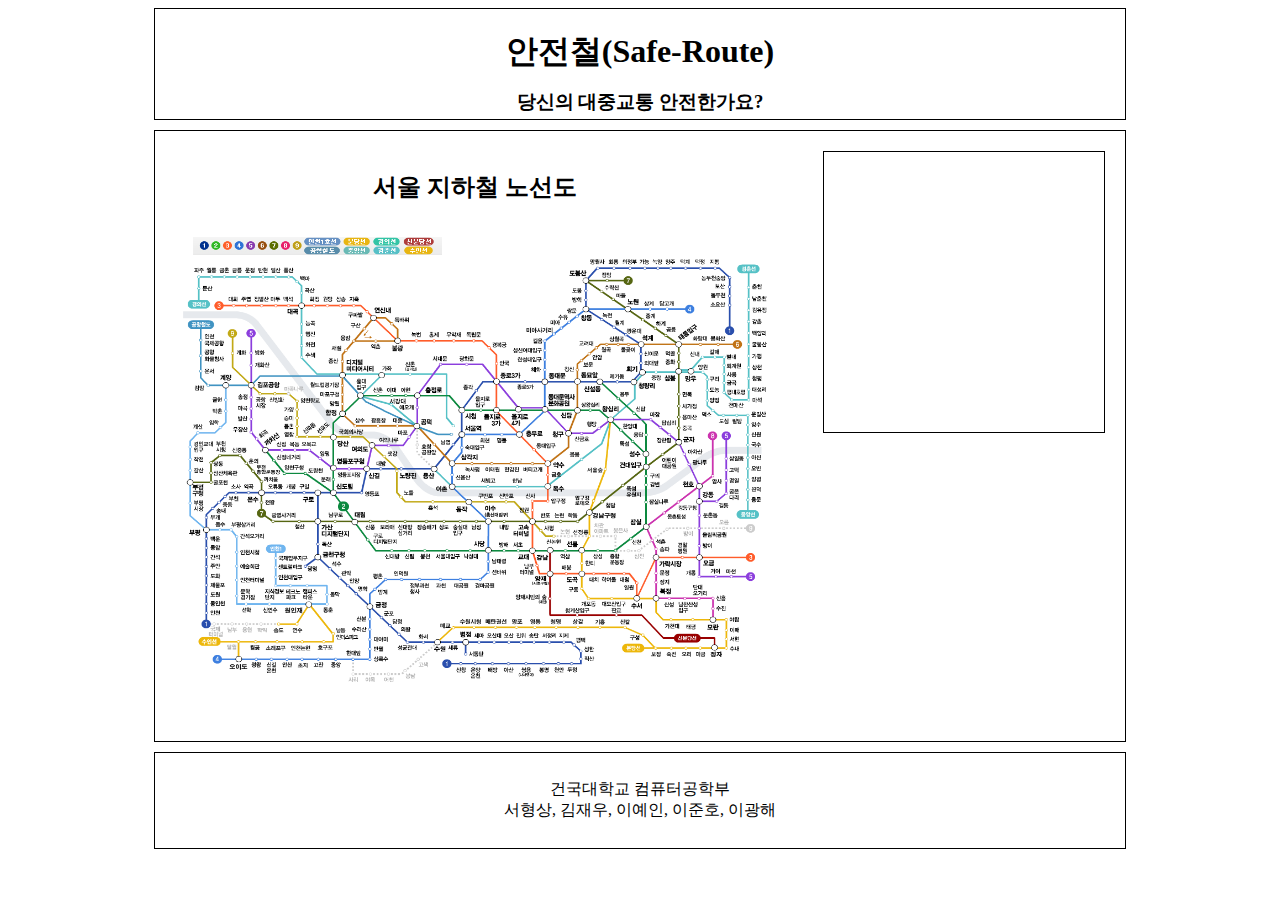
==== index.html @ d52f2f93 "making prettier" ====
<!DOCTYPE html>
<html>
    <head>
        <link type="text/css" rel="stylesheet" href="./front/css/index.css">
        <meta charset="utf-8"> 
        <title>안전철(Safe-Route)</title>
    </head>
    <body>
        <div id="main-title">
            <h1>안전철(Safe-Route)</h1>
            <h3>당신의 대중교통 안전한가요?</h3>
        </div>
        <div id = "main-content">
            <div id="metro-content">
                <div id="content-title">
                    <h2>서울 지하철 노선도</h2>
                </div>
                <div id="main-image">
                    <img src="./front/image/seoul_subway.png" width="600px" height="480px">
                </div>
            </div>
            <div id="map-content">
    
            </div>
        </div>
        <footer>
            <div id="team-intro">
                <p>건국대학교 컴퓨터공학부<br>서형상, 김재우, 이예인, 이준호, 이광해</p>
            </div>
        </footer>
        <div id="frogue-container" class="position-right-bottom"
      data-chatbot="69801daa-1c88-4777-ac68-52a01483268c"
      data-user="사용자ID"
      data-init-key="value"
      ></div>
        <!-- data-init-식별키=값 으로 셋팅하면 챗플로우에 파라미터와 연동가능. 식별키는 소문자만 가능 -->
        <script>
        (function(d, s, id){
            var js, fjs = d.getElementsByTagName(s)[0];
            if (d.getElementById(id)) {return;}
            js = d.createElement(s); js.id = id;
            js.src = "https:\/\/danbee.ai/js/plugins/frogue-embed/frogue-embed.min.js";
            fjs.parentNode.insertBefore(js, fjs);
        }(document, 'script', 'frogue-embed'));
        </script>
    </body>
</html>
---- front/css/index.css ----
#main-title{
    width: 960px;
    height: 100px;
    margin: 0px auto;
    padding: 5px;
    margin-bottom: 10px;
    text-align: center;
    border: 1px black solid;
}

#main-title h1{
    line-height: 75px;
    margin: 0px;
}

#main-title h3{
    line-height: 25px;
    margin: 0px;
    margin-bottom: 5px;
}

#main-content{

    width: 960px;
    height: 600px;
    border: 1px black solid;
    text-align: center;
    margin: 0px auto;
    padding: 5px;
    position: relative;
}

#metro-content{
    position: absolute;
    top: 20px;
    left: 20px;
}

#map-content{
    width: 280px;
    height: 280px;
    float: right;
    position: absolute;
    right: 20px;
    top: 20px;
    border: 1px black solid;
}
footer{
    width: 972px;
    height: 80px;
    margin: 10px auto;
    border: 1px black solid;
    border: 1px;
}
#team-intro{
    text-align: center;
    height: 80px;
    padding: 5px;
    border: 1px black solid;
    padding-top: 10px;
}
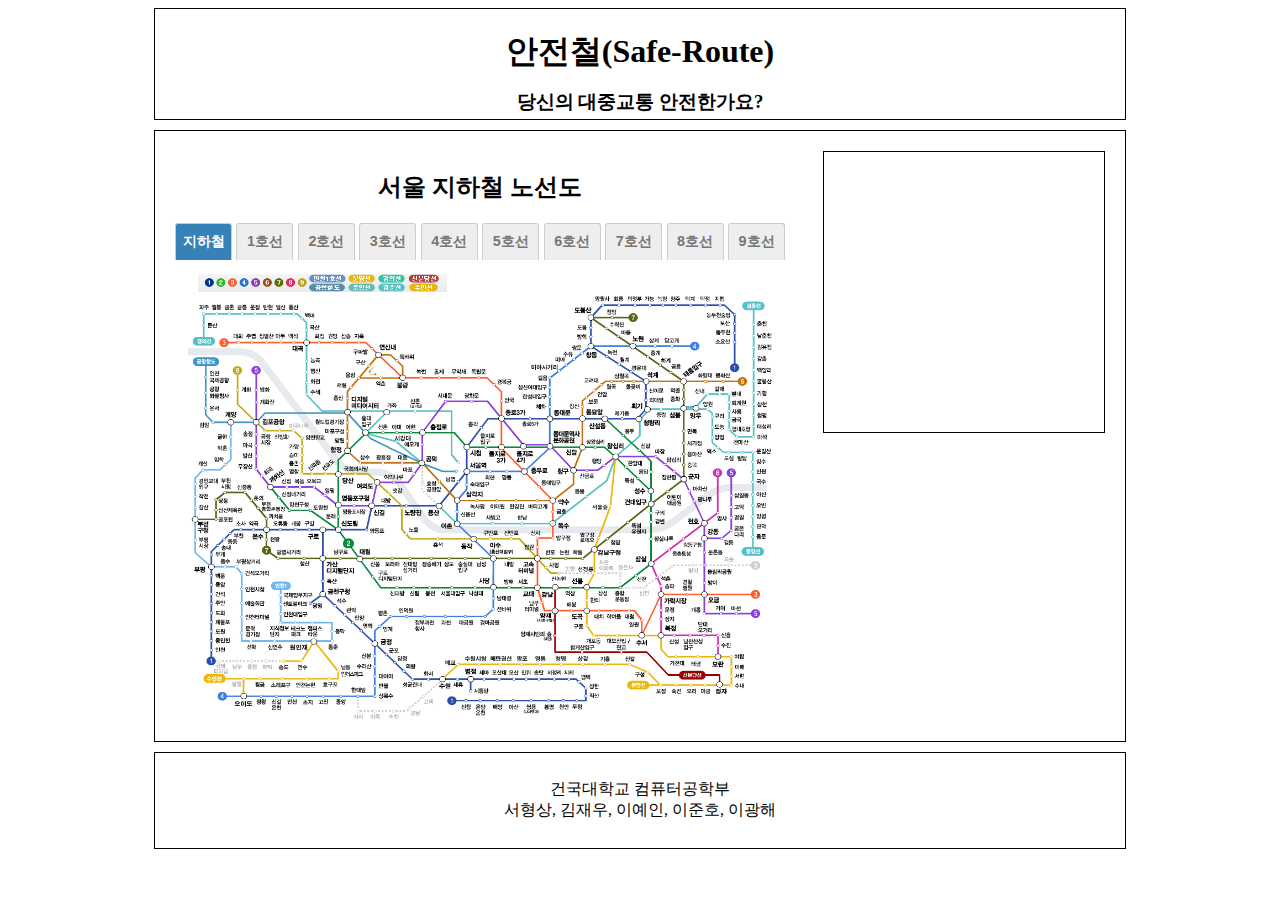
==== commit 5ac1429c: "add button" ====
--- a/index.html
+++ b/index.html
@@ -2,6 +2,7 @@
 <html>
     <head>
         <link type="text/css" rel="stylesheet" href="./front/css/index.css">
+        <link type="text/css" rel="stylesheet" href="./front/css/metroButton.css">
         <meta charset="utf-8"> 
         <title>안전철(Safe-Route)</title>
     </head>
@@ -15,8 +16,57 @@
                 <div id="content-title">
                     <h2>서울 지하철 노선도</h2>
                 </div>
-                <div id="main-image">
-                    <img src="./front/image/seoul_subway.png" width="600px" height="480px">
+                <div id="line-tab">
+                    <input id="tab0" type="radio" name="tab" checked="checked"/>
+                    <input id="tab1" type="radio" name="tab" />
+                    <input id="tab2" type="radio" name="tab" />
+                    <input id="tab3" type="radio" name="tab" />
+                    <input id="tab4" type="radio" name="tab" />
+                    <input id="tab5" type="radio" name="tab" />
+                    <input id="tab6" type="radio" name="tab" />
+                    <input id="tab7" type="radio" name="tab" />
+                    <input id="tab8" type="radio" name="tab" />
+                    <input id="tab9" type="radio" name="tab" />
+                    <label for="tab0">지하철</label>
+                    <label for="tab1">1호선</label>
+                    <label for="tab2">2호선</label>
+                    <label for="tab3">3호선</label>
+                    <label for="tab4">4호선</label>
+                    <label for="tab5">5호선</label>
+                    <label for="tab6">6호선</label>
+                    <label for="tab7">7호선</label>
+                    <label for="tab8">8호선</label>
+                    <label for="tab9">9호선</label>
+                    <div id="all-lines" class="line-image">
+                        <img src="./front/image/seoul_subway.png" width="600px" height="480px">
+                    </div>
+                    <div id="line1" class="line-image">
+                        <img src="./front/image/line1.png" width="600px" height="480px">
+                    </div>
+                    <div id="line2" class="line-image">
+                        <img src="./front/image/line2.png" width="600px" height="480px">
+                    </div>
+                    <div id="line3" class="line-image">
+                        <img src="./front/image/line3.png" width="600px" height="480px">
+                    </div>
+                    <div id="line4" class="line-image">
+                        <img src="./front/image/line4.png" width="600px" height="480px">
+                    </div>
+                    <div id="line5" class="line-image">
+                        <img src="./front/image/line5.png" width="600px" height="480px">
+                    </div>
+                    <div id="line6" class="line-image">
+                        <img src="./front/image/line6.png" width="600px" height="480px">
+                    </div>
+                    <div id="line7" class="line-image">
+                        <img src="./front/image/line7.png" width="600px" height="480px">
+                    </div>
+                    <div id="line8" class="line-image">
+                        <img src="./front/image/line8.jpg" width="600px" height="480px">
+                    </div>
+                    <div id="line9" class="line-image">
+                        <img src="./front/image/line9.png" width="600px" height="480px">
+                    </div>
                 </div>
             </div>
             <div id="map-content">
--- a/front/css/index.css
+++ b/front/css/index.css
@@ -6,6 +6,17 @@
     margin-bottom: 10px;
     text-align: center;
     border: 1px black solid;
+}
+
+#content-title{
+
+}
+
+.tabmenu input:checked ~ label{
+    background:#ccc;
+}
+.tabmenu input:checked ~ .tabCon{
+    display:block;
 }
 
 #main-title h1{
--- a/front/css/metroButton.css
+++ b/front/css/metroButton.css
@@ -0,0 +1,83 @@
+.line-image{
+    height: 400px;
+}
+
+#line-tab {
+    font-family:'nanumgothic', '나눔고딕', 'malgun gothic', '맑은 고딕', 'dotum', '돋움', sans-serif;
+}
+/* 탭 선택 시 표시할 요소(div) 정의(1번 탭 선택 시 첫 번째 div 요소 표시) */
+#line-tab input:nth-of-type(1), #line-tab input:nth-of-type(1) ~ div:nth-of-type(1), #line-tab input:nth-of-type(2), #line-tab input:nth-of-type(2) ~ div:nth-of-type(2), #line-tab input:nth-of-type(3), #line-tab input:nth-of-type(3) ~ div:nth-of-type(3), #line-tab input:nth-of-type(4), #line-tab input:nth-of-type(4) ~ div:nth-of-type(4), #line-tab input:nth-of-type(5), #line-tab input:nth-of-type(5) ~ div:nth-of-type(5), #line-tab input:nth-of-type(6), #line-tab input:nth-of-type(6) ~ div:nth-of-type(6), #line-tab input:nth-of-type(7), #line-tab input:nth-of-type(7) ~ div:nth-of-type(7), #line-tab input:nth-of-type(8), #line-tab input:nth-of-type(8) ~ div:nth-of-type(8), #line-tab input:nth-of-type(9), #line-tab input:nth-of-type(9) ~ div:nth-of-type(9), #line-tab input:nth-of-type(10), #line-tab input:nth-of-type(10) ~ div:nth-of-type(10) {
+    display:none
+}
+#line-tab input:nth-of-type(1):checked ~ div:nth-of-type(1), #line-tab input:nth-of-type(2):checked ~ div:nth-of-type(2), #line-tab input:nth-of-type(3):checked ~ div:nth-of-type(3),#line-tab input:nth-of-type(4):checked ~ div:nth-of-type(4), #line-tab input:nth-of-type(5):checked ~ div:nth-of-type(5), #line-tab input:nth-of-type(6):checked ~ div:nth-of-type(6),#line-tab input:nth-of-type(7):checked ~ div:nth-of-type(7), #line-tab input:nth-of-type(8):checked ~ div:nth-of-type(8), #line-tab input:nth-of-type(9):checked ~ div:nth-of-type(9),#line-tab input:nth-of-type(10):checked ~ div:nth-of-type(10) {
+    display:block
+}
+/* 라벨 기본 스타일 지정 */
+#line-tab > label {
+    display:inline-block;
+    font-variant:small-caps;
+    font-size:.9em;
+    padding:5px;
+    text-align:center;
+    width: 45px;
+    line-height:1.8em;
+    font-weight:700;
+    border-radius:3px 3px 0 0;
+    background:#eee;
+    color:#777;
+    border:1px solid #ccc;
+    border-width:1px 1px 0
+}
+#line-tab > label:hover {
+    cursor:pointer
+}
+/*#line-tab label[for=tab0] {
+    margin-left:1.5em
+}*/
+/* 선택된 라벨, 커서를 올린 라벨 스타일 지정 */
+#line-tab input:nth-of-type(1):checked ~ label:nth-of-type(1), #line-tab > label[for=tab0]:hover {
+    background: #3681b7;
+    color:#fff
+}
+#line-tab input:nth-of-type(2):checked ~ label:nth-of-type(2), #line-tab > label[for=tab1]:hover {
+    background :#0d3692;
+    color:#fff
+}
+#line-tab input:nth-of-type(3):checked ~ label:nth-of-type(3), #line-tab > label[for=tab2]:hover {
+    background:#33a23d;
+    color:#fff
+}
+#line-tab input:nth-of-type(4):checked ~ label:nth-of-type(4), #line-tab > label[for=tab3]:hover {
+    background:#fe5d10;
+    color:#fff
+}
+#line-tab input:nth-of-type(5):checked ~ label:nth-of-type(5), #line-tab > label[for=tab4]:hover {
+    background:#00a2d1;
+    color:#fff
+}
+#line-tab input:nth-of-type(6):checked ~ label:nth-of-type(6), #line-tab > label[for=tab5]:hover {
+    background:#8b50a4;
+    color:#fff
+}
+#line-tab input:nth-of-type(7):checked ~ label:nth-of-type(7), #line-tab > label[for=tab6]:hover {
+    background:#c55c1d;
+    color:#fff
+}
+#line-tab input:nth-of-type(8):checked ~ label:nth-of-type(8), #line-tab > label[for=tab7]:hover {
+    background:#54640d;
+    color:#fff
+}
+#line-tab input:nth-of-type(9):checked ~ label:nth-of-type(9), #line-tab > label[for=tab8]:hover {
+    background:#f14c82;
+    color:#fff
+}#line-tab input:nth-of-type(10):checked ~ label:nth-of-type(10), #line-tab > label[for=tab9]:hover {
+    background:#aa9872;
+    color:#fff
+}
+/* 실제 내용이 담긴 div 요소 스타일 지정 */
+/*#line-tab #line1, #line-tab #line2, #line-tab #line3, #line-tab #line4, #line-tab #line5, #line-tab #line6,#line-tab #line7, #line-tab #line8, #line-tab #line9,#line-tab #line10{
+    padding:2em;
+    border:1px solid #ddd;
+    width:70%;
+    height:100%
+}*/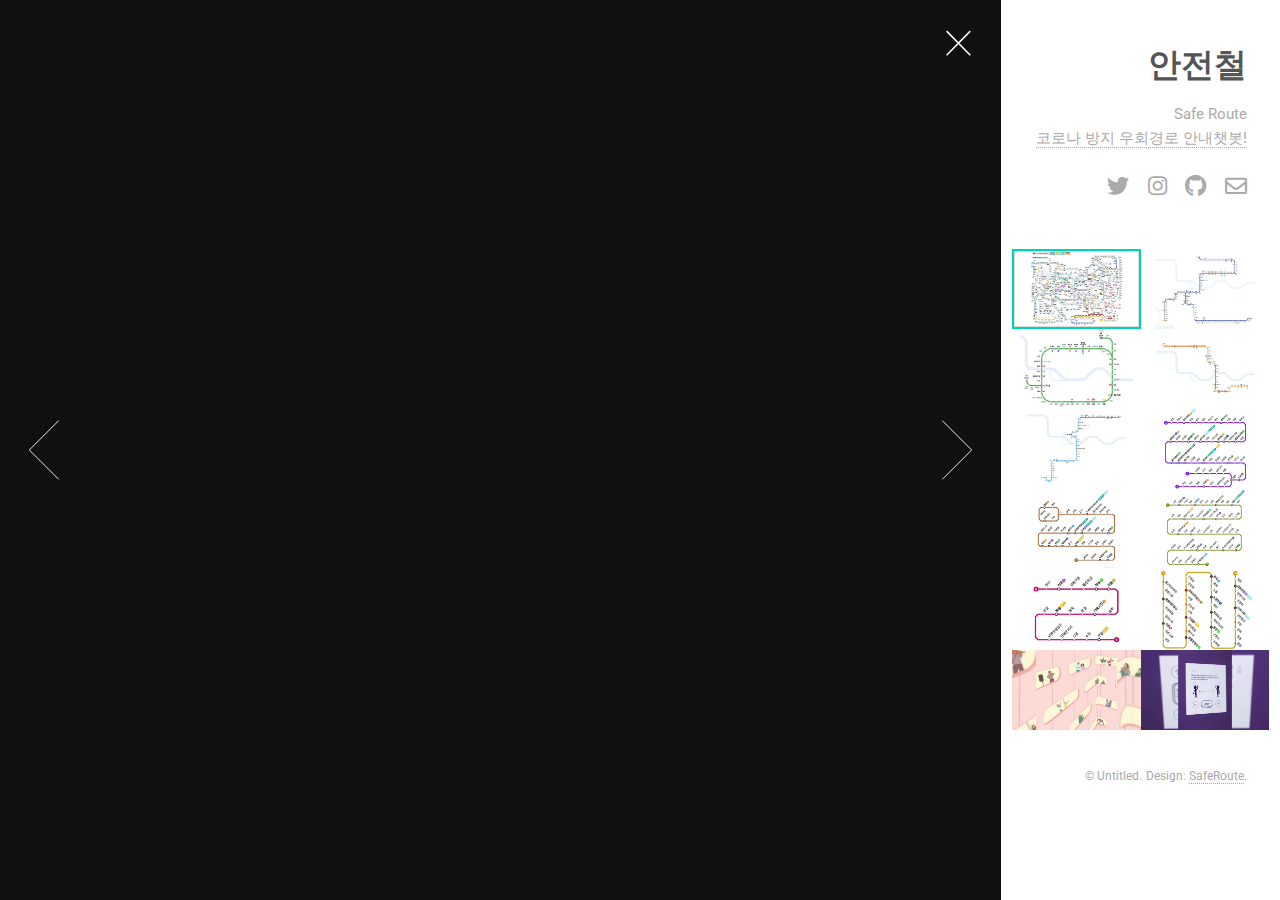
==== commit 071cf883: "frontdesign" ====
--- a/index.html
+++ b/index.html
@@ -1,97 +1,126 @@
-<!DOCTYPE html>
+<!DOCTYPE HTML>
+<!--
+	Lens by HTML5 UP
+	html5up.net | @ajlkn
+	Free for personal and commercial use under the CCA 3.0 license (html5up.net/license)
+-->
 <html>
-    <head>
-        <link type="text/css" rel="stylesheet" href="./front/css/index.css">
-        <link type="text/css" rel="stylesheet" href="./front/css/metroButton.css">
-        <meta charset="utf-8"> 
-        <title>안전철(Safe-Route)</title>
-    </head>
-    <body>
-        <div id="main-title">
-            <h1>안전철(Safe-Route)</h1>
-            <h3>당신의 대중교통 안전한가요?</h3>
-        </div>
-        <div id = "main-content">
-            <div id="metro-content">
-                <div id="content-title">
-                    <h2>서울 지하철 노선도</h2>
-                </div>
-                <div id="line-tab">
-                    <input id="tab0" type="radio" name="tab" checked="checked"/>
-                    <input id="tab1" type="radio" name="tab" />
-                    <input id="tab2" type="radio" name="tab" />
-                    <input id="tab3" type="radio" name="tab" />
-                    <input id="tab4" type="radio" name="tab" />
-                    <input id="tab5" type="radio" name="tab" />
-                    <input id="tab6" type="radio" name="tab" />
-                    <input id="tab7" type="radio" name="tab" />
-                    <input id="tab8" type="radio" name="tab" />
-                    <input id="tab9" type="radio" name="tab" />
-                    <label for="tab0">지하철</label>
-                    <label for="tab1">1호선</label>
-                    <label for="tab2">2호선</label>
-                    <label for="tab3">3호선</label>
-                    <label for="tab4">4호선</label>
-                    <label for="tab5">5호선</label>
-                    <label for="tab6">6호선</label>
-                    <label for="tab7">7호선</label>
-                    <label for="tab8">8호선</label>
-                    <label for="tab9">9호선</label>
-                    <div id="all-lines" class="line-image">
-                        <img src="./front/image/seoul_subway.png" width="600px" height="480px">
-                    </div>
-                    <div id="line1" class="line-image">
-                        <img src="./front/image/line1.png" width="600px" height="480px">
-                    </div>
-                    <div id="line2" class="line-image">
-                        <img src="./front/image/line2.png" width="600px" height="480px">
-                    </div>
-                    <div id="line3" class="line-image">
-                        <img src="./front/image/line3.png" width="600px" height="480px">
-                    </div>
-                    <div id="line4" class="line-image">
-                        <img src="./front/image/line4.png" width="600px" height="480px">
-                    </div>
-                    <div id="line5" class="line-image">
-                        <img src="./front/image/line5.png" width="600px" height="480px">
-                    </div>
-                    <div id="line6" class="line-image">
-                        <img src="./front/image/line6.png" width="600px" height="480px">
-                    </div>
-                    <div id="line7" class="line-image">
-                        <img src="./front/image/line7.png" width="600px" height="480px">
-                    </div>
-                    <div id="line8" class="line-image">
-                        <img src="./front/image/line8.jpg" width="600px" height="480px">
-                    </div>
-                    <div id="line9" class="line-image">
-                        <img src="./front/image/line9.png" width="600px" height="480px">
-                    </div>
-                </div>
-            </div>
-            <div id="map-content">
-    
-            </div>
-        </div>
-        <footer>
-            <div id="team-intro">
-                <p>건국대학교 컴퓨터공학부<br>서형상, 김재우, 이예인, 이준호, 이광해</p>
-            </div>
-        </footer>
-        <div id="frogue-container" class="position-right-bottom"
-      data-chatbot="69801daa-1c88-4777-ac68-52a01483268c"
-      data-user="사용자ID"
-      data-init-key="value"
-      ></div>
-        <!-- data-init-식별키=값 으로 셋팅하면 챗플로우에 파라미터와 연동가능. 식별키는 소문자만 가능 -->
-        <script>
-        (function(d, s, id){
-            var js, fjs = d.getElementsByTagName(s)[0];
-            if (d.getElementById(id)) {return;}
-            js = d.createElement(s); js.id = id;
-            js.src = "https:\/\/danbee.ai/js/plugins/frogue-embed/frogue-embed.min.js";
-            fjs.parentNode.insertBefore(js, fjs);
-        }(document, 'script', 'frogue-embed'));
-        </script>
-    </body>
+	<head>
+		<title>안전철(Safe Route)</title>
+		<meta charset="utf-8" />
+		<meta name="viewport" content="width=device-width, initial-scale=1, user-scalable=no" />
+		<link rel="stylesheet" href="assets/css/main.css" />
+		<noscript><link rel="stylesheet" href="assets/css/noscript.css" /></noscript>
+	</head>
+	<body class="is-preload-0 is-preload-1 is-preload-2">
+
+		<!-- Main -->
+			<div id="main">
+
+				<!-- Header -->
+					<header id="header">
+						<h1>안전철</h1>
+						<p>Safe Route<a href="http://html5up.net"><br>코로나 방지 우회경로 안내챗봇!</a></p>
+						<ul class="icons">
+							<li><a href="https://twitter.com/danbeeai" class="icon brands fa-twitter"><span class="label">Twitter</span></a></li>
+							<li><a href="https://www.instagram.com/danbee.ai/?hl=ko" class="icon brands fa-instagram"><span class="label">Instagram</span></a></li>
+							<li><a href="https://github.com/TrulyNotMalware/SafeRoute" class="icon brands fa-github"><span class="label">Github</span></a></li>
+							<li><a href="mailto:help@saferoute.org" class="icon fa-envelope"><span class="label">Email</span></a></li>
+						</ul>
+					</header>
+
+				<!-- Thumbnail -->
+					<section id="thumbnails">
+						<article>
+							<a class="thumbnail" href="images/fulls/01.jpg" data-position="left center"><img src="images/thumbs/01.jpg" alt="" /></a>
+							<h2>전체호선</h2>
+							<p>혼잡한 노선을 피하자!</p>
+						</article>
+						<article>
+							<a class="thumbnail" href="images/fulls/02.jpg"><img src="images/thumbs/02.jpg" alt="" /></a>
+							<h2>1호선</h2>
+							<p>Sed velit lacus, laoreet at venenatis convallis in lorem tincidunt.</p>
+						</article>
+						<article>
+							<a class="thumbnail" href="images/fulls/03.jpg" data-position="top center"><img src="images/thumbs/03.jpg" alt="" /></a>
+							<h2>2호선</h2>
+							<p>Maecenas eleifend tellus ut turpis eleifend, vitae pretium faucibus.</p>
+						</article>
+						<article>
+							<a class="thumbnail" href="images/fulls/04.jpg"><img src="images/thumbs/04.jpg" alt="" /></a>
+							<h2>3호선</h2>
+							<p>Tristique in nulla vel congue. Sed sociis natoque parturient nascetur.</p>
+						</article>
+						<article>
+							<a class="thumbnail" href="images/fulls/05.jpg" data-position="top center"><img src="images/thumbs/05.jpg" alt="" /></a>
+							<h2>4호선e</h2>
+							<p>In pellentesque cursus velit id posuere. Donec vehicula nulla.</p>
+						</article>
+						<article>
+							<a class="thumbnail" href="images/fulls/06.jpg"><img src="images/thumbs/06.jpg" alt="" /></a>
+							<h2>5호선</h2>
+							<p>Nulla dignissim libero maximus tellus varius dictum ut posuere magna.</p>
+						</article>
+						<article>
+							<a class="thumbnail" href="images/fulls/07.jpg"><img src="images/thumbs/07.jpg" alt="" /></a>
+							<h2>6호선</h2>
+							<p>Etiam ultricies, lorem quis efficitur porttitor, facilisis ante orci urna.</p>
+						</article>
+						<article>
+							<a class="thumbnail" href="images/fulls/08.jpg"><img src="images/thumbs/08.jpg" alt="" /></a>
+							<h2>7호선</h2>
+							<p>Nunc egestas congue lorem. Nullam dictum placerat ex sapien tortor mattis.</p>
+						</article>
+						<article>
+							<a class="thumbnail" href="images/fulls/09.jpg"><img src="images/thumbs/09.jpg" alt="" /></a>
+							<h2>8호선</h2>
+							<p>In quis vulputate dui. Maecenas metus elit, dictum praesent lacinia lacus.</p>
+						</article>
+						<article>
+							<a class="thumbnail" href="images/fulls/10.jpg"><img src="images/thumbs/10.jpg" alt="" /></a>
+							<h2>9호선</h2>
+							<p>Vestibulum ante ipsum primis in faucibus orci luctus ac tincidunt dolor.</p>
+						</article>
+						<article>
+							<a class="thumbnail" href="images/fulls/11.jpg"><img src="images/thumbs/11.jpg" alt="" /></a>
+							<h2>코로나는 위험해!</h2>
+							<p>Ut sed magna euismod leo laoreet congue. Fusce congue enim ultricies.</p>
+						</article>
+						<article>
+							<a class="thumbnail" href="images/fulls/12.jpg"><img src="images/thumbs/12.jpg" alt="" /></a>
+							<h2>그러니까 피해가!</h2>
+							<p>Feugiat auctor leo massa, nec vestibulum nisl erat faucibus, rutrum nulla.</p>
+						</article>
+					</section>
+
+				<!-- Footer -->
+					<footer id="footer">
+						<ul class="copyright">
+							<li>&copy; Untitled.</li><li>Design: <a href="https://danbee.ai/">SafeRoute</a>.</li>
+						</ul>
+					</footer>
+
+			</div>
+
+		<!-- Scripts -->
+			<script src="assets/js/jquery.min.js"></script>
+			<script src="assets/js/browser.min.js"></script>
+			<script src="assets/js/breakpoints.min.js"></script>
+			<script src="assets/js/main.js"></script>
+			<div id="frogue-container" class="position-right-bottom"
+			data-chatbot="f24d5816-5195-4989-91cf-7e3f1665f722"
+			data-user="사용자ID"
+			data-init-key="value"
+			></div>
+		<!-- data-init-식별키=값 으로 셋팅하면 챗플로우에 파라미터와 연동가능. 식별키는 소문자만 가능 -->
+			<script>
+			(function(d, s, id){
+				var js, fjs = d.getElementsByTagName(s)[0];
+				if (d.getElementById(id)) {return;}
+				js = d.createElement(s); js.id = id;
+				js.src = "https:\/\/danbee.ai/js/plugins/frogue-embed/frogue-embed.min.js";
+				fjs.parentNode.insertBefore(js, fjs);
+			}(document, 'script', 'frogue-embed'));
+			</script>
+	</body>
 </html>--- a/assets/css/main.css
+++ b/assets/css/main.css
@@ -0,0 +1,1351 @@
+@import url(fontawesome-all.min.css);
+@import url("https://fonts.googleapis.com/css?family=Roboto:400,700");
+
+/*
+	Lens by HTML5 UP
+	html5up.net | @ajlkn
+	Free for personal and commercial use under the CCA 3.0 license (html5up.net/license)
+*/
+
+html, body, div, span, applet, object,
+iframe, h1, h2, h3, h4, h5, h6, p, blockquote,
+pre, a, abbr, acronym, address, big, cite,
+code, del, dfn, em, img, ins, kbd, q, s, samp,
+small, strike, strong, sub, sup, tt, var, b,
+u, i, center, dl, dt, dd, ol, ul, li, fieldset,
+form, label, legend, table, caption, tbody,
+tfoot, thead, tr, th, td, article, aside,
+canvas, details, embed, figure, figcaption,
+footer, header, hgroup, menu, nav, output, ruby,
+section, summary, time, mark, audio, video {
+	margin: 0;
+	padding: 0;
+	border: 0;
+	font-size: 100%;
+	font: inherit;
+	vertical-align: baseline;}
+
+article, aside, details, figcaption, figure,
+footer, header, hgroup, menu, nav, section {
+	display: block;}
+
+body {
+	line-height: 1;
+}
+
+ol, ul {
+	list-style: none;
+}
+
+blockquote, q {
+	quotes: none;
+}
+
+	blockquote:before, blockquote:after, q:before, q:after {
+		content: '';
+		content: none;
+	}
+
+table {
+	border-collapse: collapse;
+	border-spacing: 0;
+}
+
+body {
+	-webkit-text-size-adjust: none;
+}
+
+mark {
+	background-color: transparent;
+	color: inherit;
+}
+
+input::-moz-focus-inner {
+	border: 0;
+	padding: 0;
+}
+
+input, select, textarea {
+	-moz-appearance: none;
+	-webkit-appearance: none;
+	-ms-appearance: none;
+	appearance: none;
+}
+
+/* Basic */
+
+	/*
+			@-ms-viewport {
+				width: device-width;
+			}
+		*/
+
+	@media screen and (max-width: 480px) {
+
+		html, body {
+			min-width: 320px;
+		}
+
+	}
+
+	body.is-preload-0 *, body.is-preload-0 *:before, body.is-preload-0 *:after {
+		-moz-animation: none !important;
+		-webkit-animation: none !important;
+		-ms-animation: none !important;
+		animation: none !important;
+		-moz-transition: none !important;
+		-webkit-transition: none !important;
+		-ms-transition: none !important;
+		transition: none !important;
+	}
+
+	html {
+		box-sizing: border-box;
+	}
+
+	*, *:before, *:after {
+		box-sizing: inherit;
+	}
+
+	html, body {
+		background-color: #101010;
+		overflow: hidden;
+	}
+
+/* Type */
+
+	html {
+		font-size: 16pt;
+	}
+
+		@media screen and (max-width: 1680px) {
+
+			html {
+				font-size: 12pt;
+			}
+
+		}
+
+		@media screen and (max-width: 1280px) {
+
+			html {
+				font-size: 11pt;
+			}
+
+		}
+
+	body {
+		background-color: #fff;
+		color: #aaa;
+	}
+
+	body, input, select, textarea {
+		font-family: "Roboto", Helvetica, sans-serif;
+		font-weight: 400;
+		line-height: 1.65;
+		font-size: 1em;
+		color: #aaa;
+	}
+
+	a {
+		-moz-transition: color 0.25s ease, border-bottom-color 0.25s ease;
+		-webkit-transition: color 0.25s ease, border-bottom-color 0.25s ease;
+		-ms-transition: color 0.25s ease, border-bottom-color 0.25s ease;
+		transition: color 0.25s ease, border-bottom-color 0.25s ease;
+		border-bottom: dotted 1px;
+		color: inherit;
+		text-decoration: none;
+	}
+
+		a:hover {
+			border-bottom-color: transparent;
+			color: #00D3B7;
+		}
+
+	strong, b {
+		font-weight: 400;
+		color: #555;
+	}
+
+	em, i {
+		font-style: italic;
+	}
+
+	p {
+		margin: 0 0 1.25em 0;
+	}
+
+	h1, h2, h3, h4, h5, h6 {
+		font-weight: 400;
+		line-height: 1.25;
+		margin: 0 0 0.5em 0;
+		color: #555;
+	}
+
+		h1 a, h2 a, h3 a, h4 a, h5 a, h6 a {
+			color: inherit;
+			text-decoration: none;
+		}
+
+	h2 {
+		font-size: 1.25em;
+	}
+
+	h3 {
+		font-size: 1em;
+	}
+
+	h4 {
+		font-size: 0.9em;
+	}
+
+	h5 {
+		font-size: 0.8em;
+	}
+
+	h6 {
+		font-size: 0.7em;
+	}
+
+	sub {
+		font-size: 0.8em;
+		position: relative;
+		top: 0.5em;
+	}
+
+	sup {
+		font-size: 0.8em;
+		position: relative;
+		top: -0.5em;
+	}
+
+	blockquote {
+		border-left: solid 4px #ccc;
+		font-style: italic;
+		margin: 0 0 1.25em 0;
+		padding: 0.3125em 0 0.3125em 1.25em;
+	}
+
+	code {
+		border-radius: 4px;
+		border: solid 1px;
+		font-family: "Courier New", monospace;
+		font-size: 0.9em;
+		margin: 0 0.25em;
+		padding: 0.25em 0.65em;
+		border-color: #ccc;
+	}
+
+	pre {
+		-webkit-overflow-scrolling: touch;
+		font-family: "Courier New", monospace;
+		font-size: 0.9em;
+		margin: 0 0 1.25em 0;
+	}
+
+		pre code {
+			display: block;
+			padding: 1em 1.5em;
+			overflow-x: auto;
+		}
+
+	hr {
+		border: 0;
+		border-bottom: solid 1px #ccc;
+		margin: 1.25em 0;
+	}
+
+		hr.major {
+			margin: 1.875em 0;
+		}
+
+	.align-left {
+		text-align: left;
+	}
+
+	.align-center {
+		text-align: center;
+	}
+
+	.align-right {
+		text-align: right;
+	}
+
+/* Button */
+
+	input[type="submit"],
+	input[type="reset"],
+	input[type="button"],
+	button,
+	.button {
+		-moz-appearance: none;
+		-webkit-appearance: none;
+		-ms-appearance: none;
+		appearance: none;
+		-moz-transition: background-color 0.25s ease-in-out, border-color 0.25s ease-in-out, color 0.25s ease-in-out;
+		-webkit-transition: background-color 0.25s ease-in-out, border-color 0.25s ease-in-out, color 0.25s ease-in-out;
+		-ms-transition: background-color 0.25s ease-in-out, border-color 0.25s ease-in-out, color 0.25s ease-in-out;
+		transition: background-color 0.25s ease-in-out, border-color 0.25s ease-in-out, color 0.25s ease-in-out;
+		background-color: transparent;
+		border-radius: 4px;
+		border: solid 1px #ccc;
+		color: #555;
+		cursor: pointer;
+		display: inline-block;
+		line-height: 1;
+		padding: 0.75em 1.5em;
+		text-align: center;
+		text-decoration: none;
+		white-space: nowrap;
+	}
+
+		input[type="submit"]:hover,
+		input[type="reset"]:hover,
+		input[type="button"]:hover,
+		button:hover,
+		.button:hover {
+			border-color: #00D3B7;
+			color: #00D3B7;
+		}
+
+			input[type="submit"]:hover:active,
+			input[type="reset"]:hover:active,
+			input[type="button"]:hover:active,
+			button:hover:active,
+			.button:hover:active {
+				background-color: rgba(0, 211, 183, 0.15);
+			}
+
+		input[type="submit"].icon,
+		input[type="reset"].icon,
+		input[type="button"].icon,
+		button.icon,
+		.button.icon {
+			padding-left: 1.35em;
+		}
+
+			input[type="submit"].icon:before,
+			input[type="reset"].icon:before,
+			input[type="button"].icon:before,
+			button.icon:before,
+			.button.icon:before {
+				margin-right: 0.5em;
+			}
+
+		input[type="submit"].fit,
+		input[type="reset"].fit,
+		input[type="button"].fit,
+		button.fit,
+		.button.fit {
+			width: 100%;
+		}
+
+		input[type="submit"].small,
+		input[type="reset"].small,
+		input[type="button"].small,
+		button.small,
+		.button.small {
+			font-size: 0.8em;
+		}
+
+		input[type="submit"].large,
+		input[type="reset"].large,
+		input[type="button"].large,
+		button.large,
+		.button.large {
+			font-size: 1.35em;
+		}
+
+		input[type="submit"].disabled, input[type="submit"]:disabled,
+		input[type="reset"].disabled,
+		input[type="reset"]:disabled,
+		input[type="button"].disabled,
+		input[type="button"]:disabled,
+		button.disabled,
+		button:disabled,
+		.button.disabled,
+		.button:disabled {
+			pointer-events: none;
+			opacity: 0.25;
+		}
+
+/* Form */
+
+	form {
+		margin: 0 0 1.25em 0;
+	}
+
+	label {
+		color: #555;
+		display: block;
+		font-size: 0.9em;
+		font-weight: 400;
+		margin: 0 0 0.625em 0;
+	}
+
+	input[type="text"],
+	input[type="password"],
+	input[type="email"],
+	select,
+	textarea {
+		-moz-appearance: none;
+		-webkit-appearance: none;
+		-ms-appearance: none;
+		appearance: none;
+		background-color: transparent;
+		border-radius: 4px;
+		border: solid 1px #ccc;
+		color: inherit;
+		display: block;
+		outline: 0;
+		padding: 0 0.75em;
+		text-decoration: none;
+		width: 100%;
+	}
+
+		input[type="text"]:invalid,
+		input[type="password"]:invalid,
+		input[type="email"]:invalid,
+		select:invalid,
+		textarea:invalid {
+			box-shadow: none;
+		}
+
+		input[type="text"]:focus,
+		input[type="password"]:focus,
+		input[type="email"]:focus,
+		select:focus,
+		textarea:focus {
+			border-color: #00D3B7;
+		}
+
+	select {
+		background-image: url("data:image/svg+xml;charset=utf8,%3Csvg xmlns='http://www.w3.org/2000/svg' width='40' height='40' preserveAspectRatio='none' viewBox='0 0 40 40'%3E%3Cpath d='M9.4,12.3l10.4,10.4l10.4-10.4c0.2-0.2,0.5-0.4,0.9-0.4c0.3,0,0.6,0.1,0.9,0.4l3.3,3.3c0.2,0.2,0.4,0.5,0.4,0.9 c0,0.4-0.1,0.6-0.4,0.9L20.7,31.9c-0.2,0.2-0.5,0.4-0.9,0.4c-0.3,0-0.6-0.1-0.9-0.4L4.3,17.3c-0.2-0.2-0.4-0.5-0.4-0.9 c0-0.4,0.1-0.6,0.4-0.9l3.3-3.3c0.2-0.2,0.5-0.4,0.9-0.4S9.1,12.1,9.4,12.3z' fill='%23ccc' /%3E%3C/svg%3E");
+		background-size: 1.25rem;
+		background-repeat: no-repeat;
+		background-position: calc(100% - 1rem) center;
+		height: 2.75em;
+		padding-right: 2.75em;
+		text-overflow: ellipsis;
+	}
+
+		select option {
+			color: #555;
+			background: #fff;
+		}
+
+		select:focus::-ms-value {
+			background-color: transparent;
+		}
+
+		select::-ms-expand {
+			display: none;
+		}
+
+	.select-wrapper {
+		text-decoration: none;
+		display: block;
+		position: relative;
+	}
+
+		.select-wrapper:before {
+			-moz-osx-font-smoothing: grayscale;
+			-webkit-font-smoothing: antialiased;
+			display: inline-block;
+			font-style: normal;
+			font-variant: normal;
+			text-rendering: auto;
+			line-height: 1;
+			text-transform: none !important;
+			font-family: 'Font Awesome 5 Free';
+			font-weight: 900;
+		}
+
+		.select-wrapper:before {
+			color: #ccc;
+			content: '\f107';
+			display: block;
+			height: 2.75em;
+			line-height: 2.75em;
+			pointer-events: none;
+			position: absolute;
+			right: 0;
+			text-align: center;
+			top: 0;
+			width: 2.75em;
+		}
+
+		.select-wrapper select::-ms-expand {
+			display: none;
+		}
+
+	input[type="text"],
+	input[type="password"],
+	input[type="email"],
+	select {
+		height: 2.75em;
+	}
+
+	textarea {
+		padding: 0.75em 1em;
+	}
+
+	input[type="checkbox"],
+	input[type="radio"] {
+		-moz-appearance: none;
+		-webkit-appearance: none;
+		-ms-appearance: none;
+		appearance: none;
+		display: block;
+		float: left;
+		margin-right: -2em;
+		opacity: 0;
+		width: 1em;
+		z-index: -1;
+	}
+
+		input[type="checkbox"] + label,
+		input[type="radio"] + label {
+			text-decoration: none;
+			color: #aaa;
+			cursor: pointer;
+			display: inline-block;
+			font-size: 1em;
+			font-weight: 400;
+			margin: 0;
+			padding-left: 2.4em;
+			padding-right: 0.75em;
+			position: relative;
+		}
+
+			input[type="checkbox"] + label:before,
+			input[type="radio"] + label:before {
+				-moz-osx-font-smoothing: grayscale;
+				-webkit-font-smoothing: antialiased;
+				display: inline-block;
+				font-style: normal;
+				font-variant: normal;
+				text-rendering: auto;
+				line-height: 1;
+				text-transform: none !important;
+				font-family: 'Font Awesome 5 Free';
+				font-weight: 900;
+			}
+
+			input[type="checkbox"] + label:before,
+			input[type="radio"] + label:before {
+				background: transparent;
+				border-radius: 4px;
+				border: solid 1px #ccc;
+				content: '';
+				display: inline-block;
+				font-size: 0.8em;
+				height: 2.0625em;
+				left: 0;
+				line-height: 2.0625em;
+				position: absolute;
+				text-align: center;
+				top: 0;
+				width: 2.0625em;
+			}
+
+		input[type="checkbox"]:checked + label:before,
+		input[type="radio"]:checked + label:before {
+			background-color: #555;
+			border-color: #555;
+			color: #fff;
+			content: '\f00c';
+		}
+
+		input[type="checkbox"]:focus + label:before,
+		input[type="radio"]:focus + label:before {
+			border-color: #00D3B7;
+		}
+
+	input[type="checkbox"] + label:before {
+		border-radius: 4px;
+	}
+
+	input[type="radio"] + label:before {
+		border-radius: 100%;
+	}
+
+	::-webkit-input-placeholder {
+		opacity: 1.0;
+		color: #ccc !important;
+	}
+
+	:-moz-placeholder {
+		opacity: 1.0;
+		color: #ccc !important;
+	}
+
+	::-moz-placeholder {
+		opacity: 1.0;
+		color: #ccc !important;
+	}
+
+	:-ms-input-placeholder {
+		opacity: 1.0;
+		color: #ccc !important;
+	}
+
+	.field {
+		margin: 0 0 1.25em 0;
+	}
+
+/* Icon */
+
+	.icon {
+		text-decoration: none;
+		border-bottom: none;
+		position: relative;
+	}
+
+		.icon:before {
+			-moz-osx-font-smoothing: grayscale;
+			-webkit-font-smoothing: antialiased;
+			display: inline-block;
+			font-style: normal;
+			font-variant: normal;
+			text-rendering: auto;
+			line-height: 1;
+			text-transform: none !important;
+			font-family: 'Font Awesome 5 Free';
+			font-weight: 400;
+		}
+
+		.icon > .label {
+			display: none;
+		}
+
+		.icon:before {
+			line-height: inherit;
+		}
+
+		.icon.solid:before {
+			font-weight: 900;
+		}
+
+		.icon.brands:before {
+			font-family: 'Font Awesome 5 Brands';
+		}
+
+/* List */
+
+	ol {
+		list-style: decimal;
+		margin: 0 0 1.25em 0;
+		padding-left: 1.25em;
+	}
+
+		ol li {
+			padding-left: 0.25em;
+		}
+
+	ul {
+		list-style: disc;
+		margin: 0 0 1.25em 0;
+		padding-left: 1em;
+	}
+
+		ul li {
+			padding-left: 0.5em;
+		}
+
+		ul.alt {
+			list-style: none;
+			padding-left: 0;
+		}
+
+			ul.alt li {
+				border-top: solid 1px #ccc;
+				padding: 0.5em 0;
+			}
+
+				ul.alt li:first-child {
+					border-top: 0;
+					padding-top: 0;
+				}
+
+	dl {
+		margin: 0 0 1.25em 0;
+	}
+
+		dl dt {
+			display: block;
+			font-weight: 400;
+			margin: 0 0 0.625em 0;
+		}
+
+		dl dd {
+			margin-left: 1.25em;
+		}
+
+/* Actions */
+
+	ul.actions {
+		display: -moz-flex;
+		display: -webkit-flex;
+		display: -ms-flex;
+		display: flex;
+		cursor: default;
+		list-style: none;
+		margin-left: -0.625em;
+		padding-left: 0;
+	}
+
+		ul.actions li {
+			padding: 0 0 0 0.625em;
+			vertical-align: middle;
+		}
+
+		ul.actions.special {
+			-moz-justify-content: center;
+			-webkit-justify-content: center;
+			-ms-justify-content: center;
+			justify-content: center;
+			width: 100%;
+			margin-left: 0;
+		}
+
+			ul.actions.special li:first-child {
+				padding-left: 0;
+			}
+
+		ul.actions.stacked {
+			-moz-flex-direction: column;
+			-webkit-flex-direction: column;
+			-ms-flex-direction: column;
+			flex-direction: column;
+			margin-left: 0;
+		}
+
+			ul.actions.stacked li {
+				padding: 0.8125em 0 0 0;
+			}
+
+				ul.actions.stacked li:first-child {
+					padding-top: 0;
+				}
+
+		ul.actions.fit {
+			width: calc(100% + 0.625em);
+		}
+
+			ul.actions.fit li {
+				-moz-flex-grow: 1;
+				-webkit-flex-grow: 1;
+				-ms-flex-grow: 1;
+				flex-grow: 1;
+				-moz-flex-shrink: 1;
+				-webkit-flex-shrink: 1;
+				-ms-flex-shrink: 1;
+				flex-shrink: 1;
+				width: 100%;
+			}
+
+				ul.actions.fit li > * {
+					width: 100%;
+				}
+
+			ul.actions.fit.stacked {
+				width: 100%;
+			}
+
+		@media screen and (max-width: 480px) {
+
+			ul.actions:not(.fixed) {
+				-moz-flex-direction: column;
+				-webkit-flex-direction: column;
+				-ms-flex-direction: column;
+				flex-direction: column;
+				margin-left: 0;
+				width: 100% !important;
+			}
+
+				ul.actions:not(.fixed) li {
+					-moz-flex-grow: 1;
+					-webkit-flex-grow: 1;
+					-ms-flex-grow: 1;
+					flex-grow: 1;
+					-moz-flex-shrink: 1;
+					-webkit-flex-shrink: 1;
+					-ms-flex-shrink: 1;
+					flex-shrink: 1;
+					padding: 0.625em 0 0 0;
+					text-align: center;
+					width: 100%;
+				}
+
+					ul.actions:not(.fixed) li > * {
+						width: 100%;
+					}
+
+					ul.actions:not(.fixed) li:first-child {
+						padding-top: 0;
+					}
+
+					ul.actions:not(.fixed) li input[type="submit"],
+					ul.actions:not(.fixed) li input[type="reset"],
+					ul.actions:not(.fixed) li input[type="button"],
+					ul.actions:not(.fixed) li button,
+					ul.actions:not(.fixed) li .button {
+						width: 100%;
+					}
+
+						ul.actions:not(.fixed) li input[type="submit"].icon:before,
+						ul.actions:not(.fixed) li input[type="reset"].icon:before,
+						ul.actions:not(.fixed) li input[type="button"].icon:before,
+						ul.actions:not(.fixed) li button.icon:before,
+						ul.actions:not(.fixed) li .button.icon:before {
+							margin-left: -0.5rem;
+						}
+
+		}
+
+/* Icons */
+
+	ul.icons {
+		cursor: default;
+		list-style: none;
+		padding-left: 0;
+	}
+
+		ul.icons li {
+			display: inline-block;
+			padding: 0 1em 0 0;
+		}
+
+			ul.icons li:last-child {
+				padding-right: 0;
+			}
+
+			ul.icons li .icon:before {
+				font-size: 1.5rem;
+			}
+
+/* Main */
+
+	#main {
+		-moz-transition: opacity 0.75s ease, right 0.75s ease, left 0.75s ease, visibility 0.75s;
+		-webkit-transition: opacity 0.75s ease, right 0.75s ease, left 0.75s ease, visibility 0.75s;
+		-ms-transition: opacity 0.75s ease, right 0.75s ease, left 0.75s ease, visibility 0.75s;
+		transition: opacity 0.75s ease, right 0.75s ease, left 0.75s ease, visibility 0.75s;
+		-webkit-overflow-scrolling: touch;
+		position: fixed;
+		top: 0;
+		width: 22.5em;
+		height: 100%;
+		background: #fff;
+		outline: 0;
+		overflow-x: hidden;
+		overflow-y: auto;
+		text-align: right;
+		visibility: visible;
+		z-index: 10000;
+		right: 0;
+	}
+
+		#main .toggle {
+			-webkit-tap-highlight-color: rgba(0, 0, 0, 0);
+			position: absolute;
+			top: 0;
+			width: 4em;
+			height: 4em;
+			background-image: url("images/close-small-alt.svg");
+			background-repeat: no-repeat;
+			background-size: 32px 32px;
+			cursor: pointer;
+			display: none;
+			z-index: 1;
+			background-position: 0.5em 0.5em;
+			left: 0;
+		}
+
+		body.fullscreen #main {
+			visibility: hidden;
+			right: -22.5em;
+		}
+
+		body.is-preload-1 #main {
+			opacity: 0;
+			right: -2em;
+		}
+
+		@media screen and (max-width: 1280px) {
+
+			#main {
+				width: 19em;
+			}
+
+				body.fullscreen #main {
+					right: -19em;
+				}
+
+		}
+
+		@media screen and (max-width: 980px) {
+
+			#main {
+				background: rgba(255, 255, 255, 0.925);
+			}
+
+				#main .toggle {
+					display: block;
+				}
+
+		}
+
+		@media screen and (max-width: 480px) {
+
+			#main {
+				-moz-transition: opacity 0.5s ease, visibility 0.5s;
+				-webkit-transition: opacity 0.5s ease, visibility 0.5s;
+				-ms-transition: opacity 0.5s ease, visibility 0.5s;
+				transition: opacity 0.5s ease, visibility 0.5s;
+				width: 100%;
+				background: #fff;
+				text-align: center;
+			}
+
+				body.is-preload-1 #main {
+					left: auto !important;
+					right: auto !important;
+				}
+
+				body.fullscreen #main {
+					left: auto !important;
+					right: auto !important;
+					opacity: 0;
+				}
+
+				#main .toggle {
+					display: none;
+				}
+
+		}
+
+/* Header */
+
+	#header {
+		padding: 3em 2.25em 1.75em 2.25em ;
+	}
+
+		#header h1 {
+			font-size: 2.25em;
+			font-weight: 700;
+		}
+
+/* Footer */
+
+	#footer {
+		padding: 2.25em 2.25em 1em 2.25em ;
+	}
+
+		#footer .copyright {
+			list-style: none;
+			padding: 0;
+		}
+
+			#footer .copyright li {
+				display: inline-block;
+				font-size: 0.8em;
+				margin-left: 0.35em;
+				padding: 0;
+			}
+
+				#footer .copyright li:first-child {
+					margin-left: 0;
+				}
+
+/* Thumbnails */
+
+	#thumbnails {
+		display: -moz-flex;
+		display: -webkit-flex;
+		display: -ms-flex;
+		display: flex;
+		-moz-flex-wrap: wrap;
+		-webkit-flex-wrap: wrap;
+		-ms-flex-wrap: wrap;
+		flex-wrap: wrap;
+		padding: 0 0.75em;
+	}
+
+		#thumbnails article {
+			position: relative;
+			width: 50%;
+			background: #101010;
+			outline: 0;
+		}
+
+			#thumbnails article .thumbnail {
+				-webkit-tap-highlight-color: rgba(0, 0, 0, 0);
+				display: block;
+				position: relative;
+				border: 0;
+				outline: 0;
+			}
+
+				#thumbnails article .thumbnail img {
+					display: block;
+					width: 100%;
+				}
+
+				#thumbnails article .thumbnail:before {
+					pointer-events: none;
+					-moz-transition: opacity 0.25s ease;
+					-webkit-transition: opacity 0.25s ease;
+					-ms-transition: opacity 0.25s ease;
+					transition: opacity 0.25s ease;
+					content: '';
+					position: absolute;
+					left: 0;
+					top: 0;
+					width: 100%;
+					height: 100%;
+					box-shadow: inset 0 0 0 2px #00D3B7, inset 0 0 0px 3px rgba(0, 0, 0, 0.15);
+					opacity: 0;
+					z-index: 1;
+				}
+
+				#thumbnails article .thumbnail:focus:before {
+					opacity: 0.5;
+				}
+
+			#thumbnails article h2, #thumbnails article p {
+				display: none;
+			}
+
+			#thumbnails article.active .thumbnail:before {
+				opacity: 1;
+			}
+
+		@media screen and (max-width: 480px) {
+
+			#thumbnails article .thumbnail:before {
+				display: none;
+			}
+
+		}
+
+/* Viewer */
+
+	@-moz-keyframes spinner {
+		0% {
+			-moz-transform: rotate(0deg);
+			-webkit-transform: rotate(0deg);
+			-ms-transform: rotate(0deg);
+			transform: rotate(0deg);
+		}
+
+		100% {
+			-moz-transform: rotate(360deg);
+			-webkit-transform: rotate(360deg);
+			-ms-transform: rotate(360deg);
+			transform: rotate(360deg);
+		}
+	}
+
+	@-webkit-keyframes spinner {
+		0% {
+			-moz-transform: rotate(0deg);
+			-webkit-transform: rotate(0deg);
+			-ms-transform: rotate(0deg);
+			transform: rotate(0deg);
+		}
+
+		100% {
+			-moz-transform: rotate(360deg);
+			-webkit-transform: rotate(360deg);
+			-ms-transform: rotate(360deg);
+			transform: rotate(360deg);
+		}
+	}
+
+	@-ms-keyframes spinner {
+		0% {
+			-moz-transform: rotate(0deg);
+			-webkit-transform: rotate(0deg);
+			-ms-transform: rotate(0deg);
+			transform: rotate(0deg);
+		}
+
+		100% {
+			-moz-transform: rotate(360deg);
+			-webkit-transform: rotate(360deg);
+			-ms-transform: rotate(360deg);
+			transform: rotate(360deg);
+		}
+	}
+
+	@keyframes spinner {
+		0% {
+			-moz-transform: rotate(0deg);
+			-webkit-transform: rotate(0deg);
+			-ms-transform: rotate(0deg);
+			transform: rotate(0deg);
+		}
+
+		100% {
+			-moz-transform: rotate(360deg);
+			-webkit-transform: rotate(360deg);
+			-ms-transform: rotate(360deg);
+			transform: rotate(360deg);
+		}
+	}
+
+	#viewer {
+		-moz-transition: opacity 0.75s ease, width 0.75s ease;
+		-webkit-transition: opacity 0.75s ease, width 0.75s ease;
+		-ms-transition: opacity 0.75s ease, width 0.75s ease;
+		transition: opacity 0.75s ease, width 0.75s ease;
+		position: absolute;
+		top: 0;
+		width: calc(100% - 22.5em);
+		height: 100%;
+		left: 0;
+	}
+
+		#viewer .inner {
+			pointer-events: none;
+			position: absolute;
+			top: 0;
+			left: 0;
+			width: 100%;
+			height: 100%;
+			z-index: 2;
+		}
+
+			#viewer .inner > * {
+				pointer-events: auto;
+			}
+
+			#viewer .inner:before {
+				background-image: -moz-linear-gradient(left, rgba(16,16,16,0.2), rgba(16,16,16,0) 10em, rgba(16,16,16,0)), -moz-linear-gradient(right, rgba(16,16,16,0.2), rgba(16,16,16,0) 10em, rgba(16,16,16,0));
+				background-image: -webkit-linear-gradient(left, rgba(16,16,16,0.2), rgba(16,16,16,0) 10em, rgba(16,16,16,0)), -webkit-linear-gradient(right, rgba(16,16,16,0.2), rgba(16,16,16,0) 10em, rgba(16,16,16,0));
+				background-image: -ms-linear-gradient(left, rgba(16,16,16,0.2), rgba(16,16,16,0) 10em, rgba(16,16,16,0)), -ms-linear-gradient(right, rgba(16,16,16,0.2), rgba(16,16,16,0) 10em, rgba(16,16,16,0));
+				background-image: linear-gradient(left, rgba(16,16,16,0.2), rgba(16,16,16,0) 10em, rgba(16,16,16,0)), linear-gradient(right, rgba(16,16,16,0.2), rgba(16,16,16,0) 10em, rgba(16,16,16,0));
+				content: '';
+				display: block;
+				position: absolute;
+				top: 0;
+				left: 0;
+				width: 100%;
+				height: 100%;
+			}
+
+			#viewer .inner .toggle {
+				-webkit-tap-highlight-color: rgba(0, 0, 0, 0);
+				position: absolute;
+				top: 0;
+				width: 4em;
+				height: 4em;
+				background-image: url("images/close.svg");
+				background-repeat: no-repeat;
+				background-size: 64px 64px;
+				cursor: pointer;
+				z-index: 1;
+				right: 0;
+				background-position: calc(100% - 0.75em) 0.75em;
+			}
+
+			#viewer .inner .nav-next,
+			#viewer .inner .nav-previous {
+				-webkit-tap-highlight-color: rgba(0, 0, 0, 0);
+				position: absolute;
+				top: 50%;
+				width: 6em;
+				height: 6em;
+				margin-top: -3em;
+				background-image: url("images/arrow.svg");
+				background-position: center;
+				background-repeat: no-repeat;
+				background-size: contain;
+				cursor: pointer;
+			}
+
+			#viewer .inner .nav-previous {
+				-moz-transform: scaleX(-1);
+				-webkit-transform: scaleX(-1);
+				-ms-transform: scaleX(-1);
+				transform: scaleX(-1);
+				left: 0;
+			}
+
+			#viewer .inner .nav-next {
+				right: 0;
+			}
+
+		#viewer .slide {
+			-moz-transition: opacity 0.5s ease-in-out;
+			-webkit-transition: opacity 0.5s ease-in-out;
+			-ms-transition: opacity 0.5s ease-in-out;
+			transition: opacity 0.5s ease-in-out;
+			position: absolute;
+			top: 0;
+			left: 0;
+			width: 100%;
+			height: 100%;
+			opacity: 1;
+			z-index: 1;
+		}
+
+			#viewer .slide .caption {
+				background-image: -moz-linear-gradient(bottom, rgba(16,16,16,0.75), rgba(16,16,16,0.25) 80%, rgba(16,16,16,0));
+				background-image: -webkit-linear-gradient(bottom, rgba(16,16,16,0.75), rgba(16,16,16,0.25) 80%, rgba(16,16,16,0));
+				background-image: -ms-linear-gradient(bottom, rgba(16,16,16,0.75), rgba(16,16,16,0.25) 80%, rgba(16,16,16,0));
+				background-image: linear-gradient(bottom, rgba(16,16,16,0.75), rgba(16,16,16,0.25) 80%, rgba(16,16,16,0));
+				padding: 2em 2em 0.75em 2em ;
+				position: absolute;
+				bottom: 0;
+				left: 0;
+				width: 100%;
+				color: rgba(255, 255, 255, 0.5);
+				z-index: 1;
+			}
+
+				#viewer .slide .caption h2, #viewer .slide .caption h3, #viewer .slide .caption h4, #viewer .slide .caption h5, #viewer .slide .caption h6 {
+					color: #fff;
+				}
+
+			#viewer .slide .image {
+				-moz-transition: opacity 0.5s ease-in-out;
+				-webkit-transition: opacity 0.5s ease-in-out;
+				-ms-transition: opacity 0.5s ease-in-out;
+				transition: opacity 0.5s ease-in-out;
+				position: absolute;
+				top: 0;
+				left: 0;
+				width: 100%;
+				height: 100%;
+				background-repeat: no-repeat;
+				background-size: cover;
+				opacity: 0;
+			}
+
+			#viewer .slide:before {
+				-moz-animation: spinner 1s linear infinite;
+				-webkit-animation: spinner 1s linear infinite;
+				-ms-animation: spinner 1s linear infinite;
+				animation: spinner 1s linear infinite;
+				-moz-transition: opacity 0.5s ease-in-out;
+				-webkit-transition: opacity 0.5s ease-in-out;
+				-ms-transition: opacity 0.5s ease-in-out;
+				transition: opacity 0.5s ease-in-out;
+				content: '';
+				display: block;
+				position: absolute;
+				top: 50%;
+				left: 50%;
+				width: 3em;
+				height: 3em;
+				background-image: url("images/spinner.svg");
+				background-position: center;
+				background-repeat: no-repeat;
+				background-size: contain;
+				margin: -1.5em 0 0 -1.5em;
+				opacity: 0;
+			}
+
+			#viewer .slide.loading:before {
+				opacity: 1;
+			}
+
+			#viewer .slide.active .image {
+				opacity: 1;
+			}
+
+		body.fullscreen #viewer {
+			width: 100%;
+		}
+
+			body.fullscreen #viewer .inner .toggle {
+				background-image: url("images/open.svg");
+			}
+
+		body.is-preload-1 #viewer {
+			opacity: 0;
+		}
+
+		body.is-preload-2 #viewer .slide {
+			opacity: 0;
+		}
+
+		@media screen and (max-width: 1280px) {
+
+			#viewer {
+				width: calc(100% - 19em);
+			}
+
+		}
+
+		@media screen and (max-width: 980px) {
+
+			#viewer {
+				width: 100%;
+			}
+
+				#viewer .inner .toggle {
+					-moz-transition: opacity 0.75s ease;
+					-webkit-transition: opacity 0.75s ease;
+					-ms-transition: opacity 0.75s ease;
+					transition: opacity 0.75s ease;
+					background-image: url("images/open.svg");
+					opacity: 0;
+					right: 0;
+				}
+
+				body.fullscreen #viewer .inner .toggle {
+					opacity: 1;
+				}
+
+		}
+
+		@media screen and (max-width: 736px) {
+
+			#viewer .inner .toggle {
+				background-size: 32px 32px;
+			}
+
+			#viewer .inner .nav-next,
+			#viewer .inner .nav-previous {
+				background-image: url("images/arrow-small.svg");
+				background-size: 32px 32px;
+			}
+
+			body.fullscreen #viewer .inner .toggle {
+				background-image: url("images/open-small.svg");
+			}
+
+		}
+
+		@media screen and (max-width: 480px) {
+
+			#viewer {
+				-moz-transition: opacity 0.5s ease;
+				-webkit-transition: opacity 0.5s ease;
+				-ms-transition: opacity 0.5s ease;
+				transition: opacity 0.5s ease;
+				-moz-transition-delay: 0s;
+				-webkit-transition-delay: 0s;
+				-ms-transition-delay: 0s;
+				transition-delay: 0s;
+				opacity: 0;
+			}
+
+				#viewer .inner .toggle {
+					background-image: url("images/close-small.svg") !important;
+					background-size: 32px 32px;
+				}
+
+				body.fullscreen #viewer {
+					-moz-transition-delay: 0.5s;
+					-webkit-transition-delay: 0.5s;
+					-ms-transition-delay: 0.5s;
+					transition-delay: 0.5s;
+					opacity: 1;
+				}
+
+		}--- a/assets/css/noscript.css
+++ b/assets/css/noscript.css
@@ -0,0 +1,29 @@
+/*
+	Lens by HTML5 UP
+	html5up.net | @ajlkn
+	Free for personal and commercial use under the CCA 3.0 license (html5up.net/license)
+*/
+
+/* Main */
+
+	#main {
+		opacity: 1 !important;
+		right: 0 !important;
+	}
+
+	body:before {
+		content: 'Javascript is disabled :(';
+		display: block;
+		position: absolute;
+		top: 50%;
+		width: calc(100% - 22.5em * 0.333333333);
+		height: 4em;
+		margin-top: -2em;
+		color: #282828;
+		cursor: default;
+		font-size: 3em;
+		line-height: 4em;
+		text-align: center;
+		white-space: nowrap;
+		left: 0;
+	}